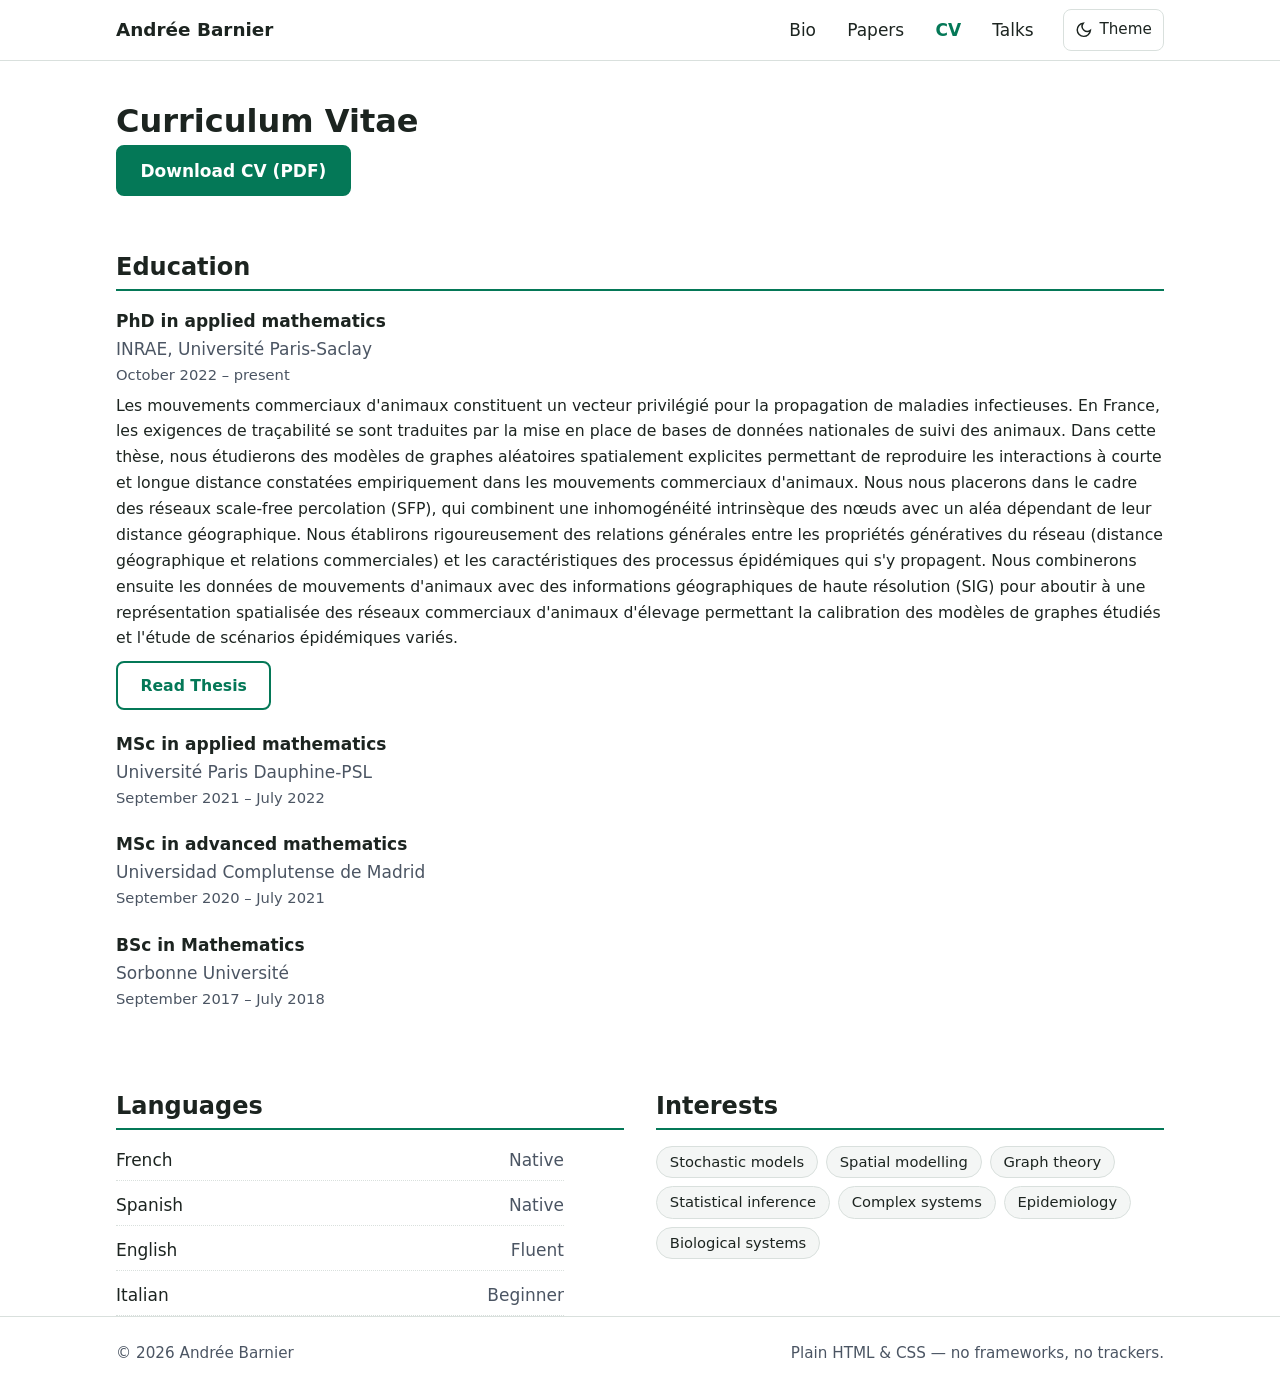
==== experience/index.html @ 96a51994 "Rewrite site as plain static HTML/CSS/JS, no frameworks Drop Hugo, HugoBlox, Tailwind, Preact, Pagef" ====
<!DOCTYPE html>
<html lang="en">
<head>
  <meta charset="utf-8">
  <meta name="viewport" content="width=device-width, initial-scale=1">
  <title>CV — Andrée Barnier</title>
  <meta name="description" content="Curriculum vitae of Andrée Barnier: education, languages, and interests.">
  <link rel="icon" href="data:image/svg+xml,%3Csvg xmlns='http://www.w3.org/2000/svg' viewBox='0 0 32 32'%3E%3Crect width='32' height='32' rx='7' fill='%23047857'/%3E%3Ctext x='16' y='23' font-family='sans-serif' font-size='19' font-weight='bold' text-anchor='middle' fill='white'%3EA%3C/text%3E%3C/svg%3E">
  <link rel="stylesheet" href="../assets/css/style.css">
  <script src="../assets/js/main.js" defer></script>
</head>
<body>
  <a class="skip-link" href="#main">Skip to main content</a>

  <header class="site-header">
    <div class="container header-inner">
      <a class="site-title" href="../">Andrée Barnier</a>
      <button class="menu-button" id="menu-button" type="button" aria-expanded="false" aria-controls="site-nav">Menu</button>
      <nav class="site-nav" id="site-nav" aria-label="Main navigation">
        <ul>
          <li><a href="../">Bio</a></li>
          <li><a href="../#papers">Papers</a></li>
          <li><a href="./" aria-current="page">CV</a></li>
          <li><a href="../#talks">Talks</a></li>
        </ul>
      </nav>
      <button class="theme-button" id="theme-button" type="button" aria-label="Switch to dark theme">
        <svg viewBox="0 0 24 24" fill="none" stroke="currentColor" stroke-width="2" aria-hidden="true"><path d="M21 12.8A9 9 0 1 1 11.2 3 7 7 0 0 0 21 12.8Z"/></svg>
        <span aria-hidden="true">Theme</span>
      </button>
    </div>
  </header>

  <main id="main" class="container">
    <section aria-labelledby="cv-heading">
      <h1 id="cv-heading">Curriculum Vitae</h1>
      <p><a class="button" href="../uploads/resume.pdf">Download CV (PDF)</a></p>
    </section>

    <section aria-labelledby="education-heading">
      <h2 id="education-heading">Education</h2>
      <ul class="edu-list">
        <li>
          <div class="degree">PhD in applied mathematics</div>
          <div class="school">INRAE, Université Paris-Saclay</div>
          <div class="dates"><time datetime="2022-10">October 2022</time> – present</div>
          <p>Les mouvements commerciaux d'animaux constituent un vecteur privilégié pour la propagation de maladies infectieuses. En France, les exigences de traçabilité se sont traduites par la mise en place de bases de données nationales de suivi des animaux. Dans cette thèse, nous étudierons des modèles de graphes aléatoires spatialement explicites permettant de reproduire les interactions à courte et longue distance constatées empiriquement dans les mouvements commerciaux d'animaux. Nous nous placerons dans le cadre des réseaux scale-free percolation (SFP), qui combinent une inhomogénéité intrinsèque des nœuds avec un aléa dépendant de leur distance géographique. Nous établirons rigoureusement des relations générales entre les propriétés génératives du réseau (distance géographique et relations commerciales) et les caractéristiques des processus épidémiques qui s'y propagent. Nous combinerons ensuite les données de mouvements d'animaux avec des informations géographiques de haute résolution (SIG) pour aboutir à une représentation spatialisée des réseaux commerciaux d'animaux d'élevage permettant la calibration des modèles de graphes étudiés et l'étude de scénarios épidémiques variés.</p>
          <p style="margin-top: 0.6rem;"><a class="button secondary" href="https://theses.fr/2025UPASM050" rel="noopener">Read Thesis</a></p>
        </li>
        <li>
          <div class="degree">MSc in applied mathematics</div>
          <div class="school">Université Paris Dauphine-PSL</div>
          <div class="dates"><time datetime="2021-09">September 2021</time> – <time datetime="2022-07">July 2022</time></div>
        </li>
        <li>
          <div class="degree">MSc in advanced mathematics</div>
          <div class="school">Universidad Complutense de Madrid</div>
          <div class="dates"><time datetime="2020-09">September 2020</time> – <time datetime="2021-07">July 2021</time></div>
        </li>
        <li>
          <div class="degree">BSc in Mathematics</div>
          <div class="school">Sorbonne Université</div>
          <div class="dates"><time datetime="2017-09">September 2017</time> – <time datetime="2018-07">July 2018</time></div>
        </li>
      </ul>
    </section>

    <div class="columns" style="margin-top: 2.5rem;">
      <section aria-labelledby="languages-heading">
        <h2 id="languages-heading">Languages</h2>
        <ul class="lang-list">
          <li><span>French</span> <span class="level">Native</span></li>
          <li><span>Spanish</span> <span class="level">Native</span></li>
          <li><span>English</span> <span class="level">Fluent</span></li>
          <li><span>Italian</span> <span class="level">Beginner</span></li>
        </ul>
      </section>
      <section aria-labelledby="interests-heading">
        <h2 id="interests-heading">Interests</h2>
        <ul class="tag-list">
          <li>Stochastic models</li>
          <li>Spatial modelling</li>
          <li>Graph theory</li>
          <li>Statistical inference</li>
          <li>Complex systems</li>
          <li>Epidemiology</li>
          <li>Biological systems</li>
        </ul>
      </section>
    </div>
  </main>

  <footer class="site-footer">
    <div class="container">
      <p>© <span id="year">2026</span> Andrée Barnier</p>
      <p>Plain HTML &amp; CSS — no frameworks, no trackers.</p>
    </div>
  </footer>
</body>
</html>
---- assets/css/style.css ----
/* Plain stylesheet for Andrée Barnier's personal site. No frameworks. */

:root {
  color-scheme: light dark;
  --bg: #fff;
  --bg-soft: #f4f6f5;
  --text: #1c2420;
  --muted: #4b5563;
  --accent: #047857;
  --accent-contrast: #fff;
  --border: #d9e0dd;
  --card: #fff;
  --header-bg: rgb(255 255 255 / 0.95);
  --max-width: 68rem;
  --radius: 10px;
  --font: system-ui, -apple-system, "Segoe UI", Roboto, "Helvetica Neue", Arial, sans-serif;
}

@media (prefers-color-scheme: dark) {
  :root {
    --bg: #101614;
    --bg-soft: #1a221f;
    --text: #e8eceb;
    --muted: #b6c0bd;
    --accent: #34d399;
    --accent-contrast: #06281d;
    --border: #2c3632;
    --card: #161e1b;
    --header-bg: rgb(16 22 20 / 0.95);
  }
}

html[data-theme="light"] {
  color-scheme: light;
  --bg: #fff;
  --bg-soft: #f4f6f5;
  --text: #1c2420;
  --muted: #4b5563;
  --accent: #047857;
  --accent-contrast: #fff;
  --border: #d9e0dd;
  --card: #fff;
  --header-bg: rgb(255 255 255 / 0.95);
}

html[data-theme="dark"] {
  color-scheme: dark;
  --bg: #101614;
  --bg-soft: #1a221f;
  --text: #e8eceb;
  --muted: #b6c0bd;
  --accent: #34d399;
  --accent-contrast: #06281d;
  --border: #2c3632;
  --card: #161e1b;
  --header-bg: rgb(16 22 20 / 0.95);
}

* { box-sizing: border-box; }

html {
  scroll-behavior: smooth;
  scroll-padding-top: 4.5rem;
}

@media (prefers-reduced-motion: reduce) {
  html { scroll-behavior: auto; }
  *, *::before, *::after {
    animation-duration: 0.01ms !important;
    transition-duration: 0.01ms !important;
  }
}

body {
  margin: 0;
  background: var(--bg);
  color: var(--text);
  font-family: var(--font);
  font-size: 1.0625rem;
  line-height: 1.65;
}

h1, h2, h3 { line-height: 1.25; text-wrap: balance; }
h1 { font-size: 2rem; margin: 0 0 0.25rem; }
h2 { font-size: 1.5rem; margin: 0 0 1rem; padding-bottom: 0.4rem; border-bottom: 2px solid var(--accent); }
h3 { font-size: 1.15rem; margin: 0 0 0.35rem; }

p { margin: 0 0 1rem; }

a { color: var(--accent); text-underline-offset: 0.15em; }
a:hover { text-decoration-thickness: 2px; }

:focus-visible {
  outline: 3px solid var(--accent);
  outline-offset: 2px;
  border-radius: 4px;
}

.skip-link {
  position: absolute;
  left: 1rem;
  top: -4rem;
  z-index: 100;
  background: var(--accent);
  color: var(--accent-contrast);
  padding: 0.6rem 1rem;
  border-radius: 0 0 6px 6px;
  font-weight: 600;
  text-decoration: none;
  transition: top 0.15s ease;
}
.skip-link:focus { top: 0; color: var(--accent-contrast); }

.container {
  max-width: var(--max-width);
  margin: 0 auto;
  padding: 0 1.25rem;
}

main { padding-bottom: 4rem; }
section { padding-top: 2.5rem; }

/* Header */
.site-header {
  position: sticky;
  top: 0;
  z-index: 50;
  background: var(--header-bg);
  border-bottom: 1px solid var(--border);
  backdrop-filter: blur(6px);
}

.header-inner {
  display: flex;
  align-items: center;
  gap: 1rem;
  min-height: 3.75rem;
}

.site-title {
  font-weight: 700;
  font-size: 1.15rem;
  color: var(--text);
  text-decoration: none;
  margin-right: auto;
  white-space: nowrap;
}
.site-title:hover { color: var(--accent); }

.site-nav ul {
  display: flex;
  gap: 0.25rem;
  list-style: none;
  margin: 0;
  padding: 0;
}

.site-nav a {
  display: block;
  padding: 0.5rem 0.85rem;
  border-radius: 6px;
  color: var(--text);
  text-decoration: none;
  font-weight: 500;
}
.site-nav a:hover { background: var(--bg-soft); color: var(--accent); }
.site-nav a[aria-current="page"] { color: var(--accent); font-weight: 700; }

.menu-button, .theme-button {
  display: inline-flex;
  align-items: center;
  justify-content: center;
  gap: 0.4rem;
  background: none;
  border: 1px solid var(--border);
  border-radius: 8px;
  color: var(--text);
  cursor: pointer;
  font: inherit;
  font-size: 0.95rem;
  padding: 0.45rem 0.7rem;
}
.menu-button:hover, .theme-button:hover { border-color: var(--accent); color: var(--accent); }
.menu-button { display: none; }
.theme-button svg { width: 1.1rem; height: 1.1rem; }

/* Bio */
.bio { display: grid; grid-template-columns: 220px 1fr; gap: 2.5rem; align-items: start; }

.profile { text-align: center; }
.avatar {
  width: 200px;
  height: 200px;
  border-radius: 50%;
  object-fit: cover;
  border: 3px solid var(--border);
}
.role { color: var(--muted); margin: 0.75rem 0 0.25rem; font-weight: 600; }
.postnominal { color: var(--muted); font-size: 0.95rem; }

.social { list-style: none; margin: 1.25rem 0 0; padding: 0; display: flex; flex-wrap: wrap; gap: 0.6rem; justify-content: center; }
.social a {
  display: inline-flex;
  align-items: center;
  gap: 0.45rem;
  border: 1px solid var(--border);
  border-radius: 999px;
  padding: 0.35rem 0.8rem;
  font-size: 0.92rem;
  color: var(--text);
  text-decoration: none;
}
.social a:hover { border-color: var(--accent); color: var(--accent); }
.social svg { width: 1rem; height: 1rem; flex: none; }

.button {
  display: inline-block;
  background: var(--accent);
  color: var(--accent-contrast);
  font-weight: 600;
  text-decoration: none;
  padding: 0.6rem 1.4rem;
  border-radius: 8px;
  border: 2px solid var(--accent);
}
.button:hover { filter: brightness(0.92); color: var(--accent-contrast); text-decoration: none; }
.button.secondary { background: none; color: var(--accent); }
.button.secondary:hover { background: var(--accent); color: var(--accent-contrast); }

/* Two-column info blocks */
.columns { display: grid; grid-template-columns: 1fr 1fr; gap: 2rem; }

.tag-list { list-style: none; margin: 0; padding: 0; display: flex; flex-wrap: wrap; gap: 0.5rem; }
.tag-list li {
  background: var(--bg-soft);
  border: 1px solid var(--border);
  border-radius: 999px;
  padding: 0.2rem 0.8rem;
  font-size: 0.92rem;
}

.edu-list { list-style: none; margin: 0; padding: 0; display: grid; gap: 1.25rem; }
.edu-list .degree { font-weight: 700; }
.edu-list .school { color: var(--muted); }
.edu-list .dates { color: var(--muted); font-size: 0.92rem; }
.edu-list p { margin: 0.35rem 0 0; font-size: 0.98rem; }

/* Entries (papers, talks) */
.entry-list { list-style: none; margin: 0; padding: 0; display: grid; gap: 1.5rem; }
.entry {
  background: var(--card);
  border: 1px solid var(--border);
  border-radius: var(--radius);
  padding: 1.25rem 1.4rem;
}
.entry header { margin-bottom: 0.4rem; }
.entry .meta { color: var(--muted); font-size: 0.95rem; margin-bottom: 0.5rem; }
.entry .authors { font-size: 0.98rem; margin-bottom: 0.25rem; }
.entry p:last-child { margin-bottom: 0; }

.entry-links { list-style: none; margin: 0.75rem 0 0; padding: 0; display: flex; flex-wrap: wrap; gap: 0.6rem; }
.entry-links a {
  display: inline-block;
  border: 1px solid var(--accent);
  border-radius: 6px;
  padding: 0.25rem 0.75rem;
  font-size: 0.9rem;
  font-weight: 600;
  text-decoration: none;
}
.entry-links a:hover { background: var(--accent); color: var(--accent-contrast); }

.talk-top { display: flex; flex-wrap: wrap; gap: 0.4rem 1rem; align-items: baseline; }
.talk-top time { font-weight: 700; color: var(--accent); white-space: nowrap; }
.talk-top h3 { flex: 1 1 16rem; }
.badge {
  display: inline-block;
  font-size: 0.8rem;
  font-weight: 700;
  text-transform: uppercase;
  letter-spacing: 0.04em;
  border: 1px solid var(--accent);
  color: var(--accent);
  border-radius: 999px;
  padding: 0.1rem 0.65rem;
}

details.abstract { margin-top: 0.6rem; }
details.abstract summary {
  cursor: pointer;
  color: var(--accent);
  font-weight: 600;
  display: inline-block;
}
details.abstract div { margin-top: 0.5rem; }

/* Languages */
.lang-list { list-style: none; margin: 0; padding: 0; display: grid; gap: 0.6rem; max-width: 28rem; }
.lang-list li { display: flex; justify-content: space-between; gap: 1rem; border-bottom: 1px dotted var(--border); padding-bottom: 0.4rem; }
.lang-list .level { color: var(--muted); }

/* Footer */
.site-footer {
  border-top: 1px solid var(--border);
  padding: 1.5rem 0 2rem;
  color: var(--muted);
  font-size: 0.95rem;
}
.site-footer .container { display: flex; flex-wrap: wrap; gap: 0.5rem 2rem; justify-content: space-between; }
.site-footer p { margin: 0; }

/* Responsive */
@media (max-width: 55rem) {
  .bio { grid-template-columns: 1fr; gap: 1.5rem; }
  .profile { text-align: left; display: flex; gap: 1.25rem; align-items: center; flex-wrap: wrap; }
  .avatar { width: 120px; height: 120px; }
  .social { justify-content: flex-start; }
}

@media (max-width: 40rem) {
  body { font-size: 1rem; }
  h1 { font-size: 1.6rem; }

  .menu-button { display: inline-flex; }
  .site-nav {
    position: absolute;
    top: 100%;
    left: 0;
    right: 0;
    background: var(--bg);
    border-bottom: 1px solid var(--border);
    display: none;
  }
  .site-nav.open { display: block; }
  .site-nav ul { flex-direction: column; padding: 0.5rem 1.25rem 1rem; }
  .site-nav a { padding: 0.65rem 0.5rem; }
  .site-header { position: sticky; }
  .header-inner { position: relative; }

  .columns { grid-template-columns: 1fr; }
  .talk-top h3 { flex-basis: 100%; }
}
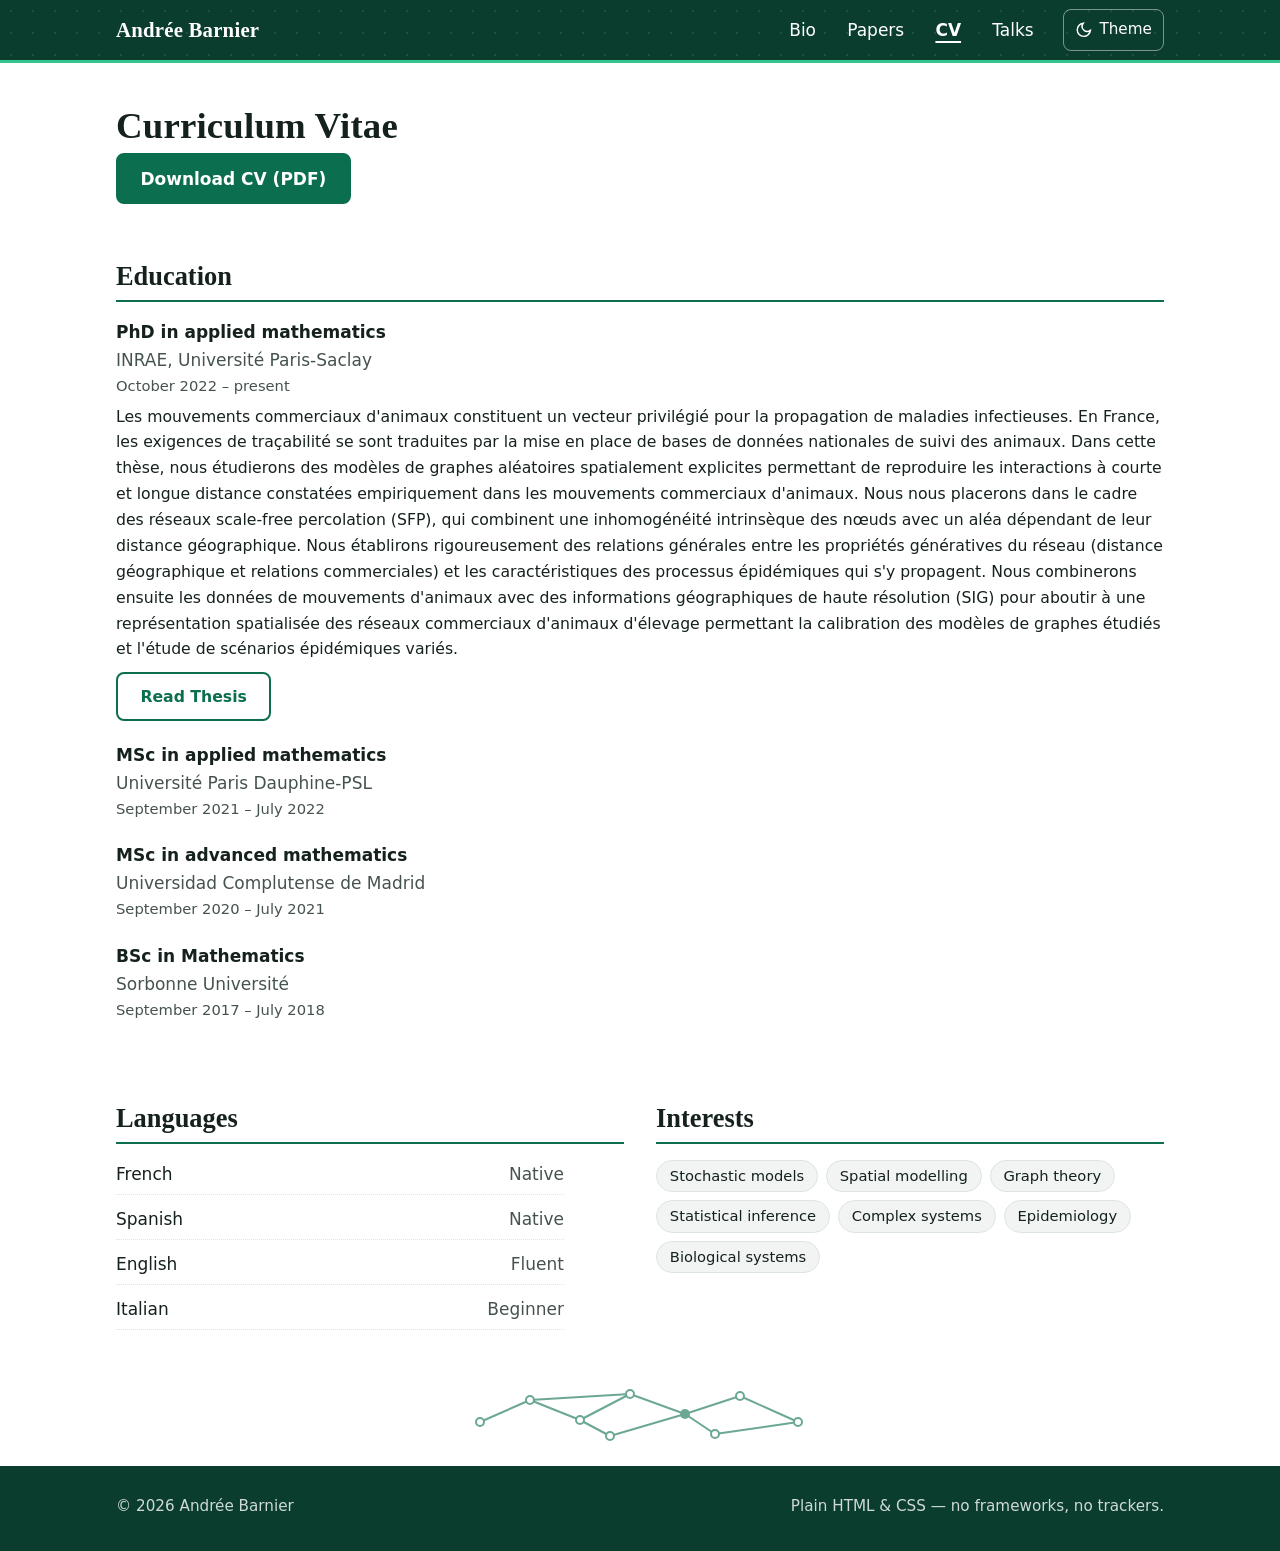
==== commit 96f00d0b: "Refresh visual design for a more professional academic look - Serif display headings (system stack, " ====
--- a/experience/index.html
+++ b/experience/index.html
@@ -88,6 +88,33 @@
         </ul>
       </section>
     </div>
+
+    <div class="graph-divider" aria-hidden="true">
+      <svg width="360" height="72" viewBox="0 0 360 72" focusable="false">
+        <g fill="none" stroke="currentColor" stroke-width="2">
+          <line x1="20" y1="44" x2="70" y2="22"/>
+          <line x1="70" y1="22" x2="120" y2="42"/>
+          <line x1="70" y1="22" x2="170" y2="16"/>
+          <line x1="120" y1="42" x2="170" y2="16"/>
+          <line x1="120" y1="42" x2="150" y2="58"/>
+          <line x1="170" y1="16" x2="225" y2="36"/>
+          <line x1="150" y1="58" x2="225" y2="36"/>
+          <line x1="225" y1="36" x2="280" y2="18"/>
+          <line x1="225" y1="36" x2="255" y2="56"/>
+          <line x1="280" y1="18" x2="338" y2="44"/>
+          <line x1="255" y1="56" x2="338" y2="44"/>
+          <circle cx="20" cy="44" r="4"/>
+          <circle cx="70" cy="22" r="4"/>
+          <circle cx="120" cy="42" r="4"/>
+          <circle cx="170" cy="16" r="4"/>
+          <circle cx="280" cy="18" r="4"/>
+          <circle cx="338" cy="44" r="4"/>
+          <circle cx="150" cy="58" r="4"/>
+          <circle cx="255" cy="56" r="4"/>
+          <circle class="seed" cx="225" cy="36" r="5"/>
+        </g>
+      </svg>
+    </div>
   </main>
 
   <footer class="site-footer">
--- a/assets/css/style.css
+++ b/assets/css/style.css
@@ -3,17 +3,21 @@
 :root {
   color-scheme: light dark;
   --bg: #fff;
-  --bg-soft: #f4f6f5;
-  --text: #1c2420;
-  --muted: #4b5563;
-  --accent: #047857;
+  --bg-soft: #f1f4f2;
+  --text: #15211d;
+  --muted: #46534d;
+  --accent: #0b6e4f;
   --accent-contrast: #fff;
-  --border: #d9e0dd;
-  --card: #fff;
-  --header-bg: rgb(255 255 255 / 0.95);
+  --border: #dde5e1;
+  --header-bg: #0b3d2e;
+  --header-text: #fff;
+  --header-rule: #35c48d;
+  --footer-bg: #0b3d2e;
+  --footer-text: #cfdad6;
+  --footer-link: #7dd3ae;
   --max-width: 68rem;
-  --radius: 10px;
   --font: system-ui, -apple-system, "Segoe UI", Roboto, "Helvetica Neue", Arial, sans-serif;
+  --font-display: Georgia, "Iowan Old Style", "Times New Roman", serif;
 }
 
 @media (prefers-color-scheme: dark) {
@@ -22,25 +26,33 @@
     --bg-soft: #1a221f;
     --text: #e8eceb;
     --muted: #b6c0bd;
-    --accent: #34d399;
-    --accent-contrast: #06281d;
+    --accent: #4ad69b;
+    --accent-contrast: #06231b;
     --border: #2c3632;
-    --card: #161e1b;
-    --header-bg: rgb(16 22 20 / 0.95);
+    --header-bg: #072a20;
+    --header-text: #f2f5f4;
+    --header-rule: #35c48d;
+    --footer-bg: #072a20;
+    --footer-text: #b9c6c1;
+    --footer-link: #7dd3ae;
   }
 }
 
 html[data-theme="light"] {
   color-scheme: light;
   --bg: #fff;
-  --bg-soft: #f4f6f5;
-  --text: #1c2420;
-  --muted: #4b5563;
-  --accent: #047857;
+  --bg-soft: #f1f4f2;
+  --text: #15211d;
+  --muted: #46534d;
+  --accent: #0b6e4f;
   --accent-contrast: #fff;
-  --border: #d9e0dd;
-  --card: #fff;
-  --header-bg: rgb(255 255 255 / 0.95);
+  --border: #dde5e1;
+  --header-bg: #0b3d2e;
+  --header-text: #fff;
+  --header-rule: #35c48d;
+  --footer-bg: #0b3d2e;
+  --footer-text: #cfdad6;
+  --footer-link: #7dd3ae;
 }
 
 html[data-theme="dark"] {
@@ -49,11 +61,15 @@
   --bg-soft: #1a221f;
   --text: #e8eceb;
   --muted: #b6c0bd;
-  --accent: #34d399;
-  --accent-contrast: #06281d;
+  --accent: #4ad69b;
+  --accent-contrast: #06231b;
   --border: #2c3632;
-  --card: #161e1b;
-  --header-bg: rgb(16 22 20 / 0.95);
+  --header-bg: #072a20;
+  --header-text: #f2f5f4;
+  --header-rule: #35c48d;
+  --footer-bg: #072a20;
+  --footer-text: #b9c6c1;
+  --footer-link: #7dd3ae;
 }
 
 * { box-sizing: border-box; }
@@ -80,10 +96,12 @@
   line-height: 1.65;
 }
 
-h1, h2, h3 { line-height: 1.25; text-wrap: balance; }
-h1 { font-size: 2rem; margin: 0 0 0.25rem; }
-h2 { font-size: 1.5rem; margin: 0 0 1rem; padding-bottom: 0.4rem; border-bottom: 2px solid var(--accent); }
-h3 { font-size: 1.15rem; margin: 0 0 0.35rem; }
+::selection { background: var(--accent); color: var(--accent-contrast); }
+
+h1, h2, h3 { line-height: 1.25; text-wrap: balance; font-family: var(--font-display); font-weight: 700; }
+h1 { font-size: 2.3rem; margin: 0 0 0.25rem; letter-spacing: 0.005em; }
+h2 { font-size: 1.65rem; margin: 0 0 1rem; padding-bottom: 0.4rem; border-bottom: 2px solid var(--accent); }
+h3 { font-size: 1.2rem; margin: 0 0 0.35rem; }
 
 p { margin: 0 0 1rem; }
 
@@ -95,21 +113,22 @@
   outline-offset: 2px;
   border-radius: 4px;
 }
+.site-header :focus-visible { outline-color: var(--header-text); }
 
 .skip-link {
   position: absolute;
   left: 1rem;
   top: -4rem;
   z-index: 100;
-  background: var(--accent);
-  color: var(--accent-contrast);
+  background: var(--header-rule);
+  color: #06231b;
   padding: 0.6rem 1rem;
   border-radius: 0 0 6px 6px;
-  font-weight: 600;
+  font-weight: 700;
   text-decoration: none;
   transition: top 0.15s ease;
 }
-.skip-link:focus { top: 0; color: var(--accent-contrast); }
+.skip-link:focus { top: 0; }
 
 .container {
   max-width: var(--max-width);
@@ -117,7 +136,7 @@
   padding: 0 1.25rem;
 }
 
-main { padding-bottom: 4rem; }
+main { padding-bottom: 3rem; }
 section { padding-top: 2.5rem; }
 
 /* Header */
@@ -125,9 +144,11 @@
   position: sticky;
   top: 0;
   z-index: 50;
-  background: var(--header-bg);
-  border-bottom: 1px solid var(--border);
-  backdrop-filter: blur(6px);
+  background-color: var(--header-bg);
+  background-image: radial-gradient(rgb(255 255 255 / 0.09) 1.2px, transparent 1.3px);
+  background-size: 22px 22px;
+  border-bottom: 3px solid var(--header-rule);
+  color: var(--header-text);
 }
 
 .header-inner {
@@ -138,14 +159,16 @@
 }
 
 .site-title {
+  font-family: var(--font-display);
   font-weight: 700;
-  font-size: 1.15rem;
-  color: var(--text);
+  font-size: 1.3rem;
+  letter-spacing: 0.01em;
+  color: var(--header-text);
   text-decoration: none;
   margin-right: auto;
   white-space: nowrap;
 }
-.site-title:hover { color: var(--accent); }
+.site-title:hover { color: var(--header-text); text-decoration: underline; text-underline-offset: 0.2em; }
 
 .site-nav ul {
   display: flex;
@@ -159,12 +182,12 @@
   display: block;
   padding: 0.5rem 0.85rem;
   border-radius: 6px;
-  color: var(--text);
+  color: var(--header-text);
   text-decoration: none;
   font-weight: 500;
 }
-.site-nav a:hover { background: var(--bg-soft); color: var(--accent); }
-.site-nav a[aria-current="page"] { color: var(--accent); font-weight: 700; }
+.site-nav a:hover { background: rgb(255 255 255 / 0.12); color: var(--header-text); }
+.site-nav a[aria-current="page"] { font-weight: 700; text-decoration: underline; text-underline-offset: 0.3em; text-decoration-thickness: 2px; }
 
 .menu-button, .theme-button {
   display: inline-flex;
@@ -172,15 +195,15 @@
   justify-content: center;
   gap: 0.4rem;
   background: none;
-  border: 1px solid var(--border);
+  border: 1px solid rgb(255 255 255 / 0.45);
   border-radius: 8px;
-  color: var(--text);
+  color: var(--header-text);
   cursor: pointer;
   font: inherit;
   font-size: 0.95rem;
   padding: 0.45rem 0.7rem;
 }
-.menu-button:hover, .theme-button:hover { border-color: var(--accent); color: var(--accent); }
+.menu-button:hover, .theme-button:hover { border-color: var(--header-text); color: var(--header-text); }
 .menu-button { display: none; }
 .theme-button svg { width: 1.1rem; height: 1.1rem; }
 
@@ -194,8 +217,9 @@
   border-radius: 50%;
   object-fit: cover;
   border: 3px solid var(--border);
-}
-.role { color: var(--muted); margin: 0.75rem 0 0.25rem; font-weight: 600; }
+  box-shadow: 0 0 0 6px var(--bg-soft);
+}
+.role { color: var(--muted); margin: 0.75rem 0 0.25rem; font-weight: 600; font-size: 1.05rem; }
 .postnominal { color: var(--muted); font-size: 0.95rem; }
 
 .social { list-style: none; margin: 1.25rem 0 0; padding: 0; display: flex; flex-wrap: wrap; gap: 0.6rem; justify-content: center; }
@@ -245,14 +269,13 @@
 .edu-list .dates { color: var(--muted); font-size: 0.92rem; }
 .edu-list p { margin: 0.35rem 0 0; font-size: 0.98rem; }
 
-/* Entries (papers, talks) */
-.entry-list { list-style: none; margin: 0; padding: 0; display: grid; gap: 1.5rem; }
+/* Entries (papers, talks): editorial rows with hairline rules */
+.entry-list { list-style: none; margin: 0; padding: 0; display: grid; }
 .entry {
-  background: var(--card);
-  border: 1px solid var(--border);
-  border-radius: var(--radius);
-  padding: 1.25rem 1.4rem;
-}
+  border-top: 1px solid var(--border);
+  padding: 1.3rem 0.25rem;
+}
+.entry-list > li:last-child .entry { border-bottom: 1px solid var(--border); }
 .entry header { margin-bottom: 0.4rem; }
 .entry .meta { color: var(--muted); font-size: 0.95rem; margin-bottom: 0.5rem; }
 .entry .authors { font-size: 0.98rem; margin-bottom: 0.25rem; }
@@ -275,6 +298,7 @@
 .talk-top h3 { flex: 1 1 16rem; }
 .badge {
   display: inline-block;
+  font-family: var(--font);
   font-size: 0.8rem;
   font-weight: 700;
   text-transform: uppercase;
@@ -294,6 +318,12 @@
 }
 details.abstract div { margin-top: 0.5rem; }
 
+/* Decorative network divider: a nod to random graphs (aria-hidden) */
+.graph-divider { text-align: center; margin: 3rem 0 0.5rem; color: var(--accent); opacity: 0.6; }
+.graph-divider svg { max-width: 100%; height: auto; }
+.graph-divider circle { fill: var(--bg); }
+.graph-divider circle.seed { fill: currentColor; stroke: none; }
+
 /* Languages */
 .lang-list { list-style: none; margin: 0; padding: 0; display: grid; gap: 0.6rem; max-width: 28rem; }
 .lang-list li { display: flex; justify-content: space-between; gap: 1rem; border-bottom: 1px dotted var(--border); padding-bottom: 0.4rem; }
@@ -301,13 +331,14 @@
 
 /* Footer */
 .site-footer {
-  border-top: 1px solid var(--border);
-  padding: 1.5rem 0 2rem;
-  color: var(--muted);
+  background: var(--footer-bg);
+  color: var(--footer-text);
+  padding: 1.75rem 0 2rem;
   font-size: 0.95rem;
 }
 .site-footer .container { display: flex; flex-wrap: wrap; gap: 0.5rem 2rem; justify-content: space-between; }
 .site-footer p { margin: 0; }
+.site-footer a { color: var(--footer-link); }
 
 /* Responsive */
 @media (max-width: 55rem) {
@@ -319,7 +350,8 @@
 
 @media (max-width: 40rem) {
   body { font-size: 1rem; }
-  h1 { font-size: 1.6rem; }
+  h1 { font-size: 1.8rem; }
+  h2 { font-size: 1.4rem; }
 
   .menu-button { display: inline-flex; }
   .site-nav {
@@ -327,16 +359,33 @@
     top: 100%;
     left: 0;
     right: 0;
-    background: var(--bg);
-    border-bottom: 1px solid var(--border);
+    background: var(--header-bg);
+    border-bottom: 3px solid var(--header-rule);
     display: none;
   }
   .site-nav.open { display: block; }
   .site-nav ul { flex-direction: column; padding: 0.5rem 1.25rem 1rem; }
   .site-nav a { padding: 0.65rem 0.5rem; }
-  .site-header { position: sticky; }
   .header-inner { position: relative; }
 
   .columns { grid-template-columns: 1fr; }
   .talk-top h3 { flex-basis: 100%; }
 }
+
+/* Print: clean black-on-white, show link targets */
+@media print {
+  :root { color-scheme: light; }
+  body { font-size: 11pt; background: #fff; color: #000; }
+  .site-header { position: static; background: #fff; color: #000; border-bottom: 2px solid #000; }
+  .site-title { color: #000; }
+  .site-nav, .menu-button, .theme-button, .graph-divider { display: none; }
+  .skip-link { display: none; }
+  h1, h2, h3 { font-family: var(--font-display); }
+  h2 { border-bottom-color: #000; }
+  a { color: #000; }
+  .button, .button.secondary { border-color: #000; color: #000; background: none; }
+  .entry, .entry-list > li:last-child .entry { border-color: #999; }
+  main a[href^="http"]::after { content: " (" attr(href) ")"; font-size: 0.85em; word-break: break-all; }
+  .site-footer { background: #fff; color: #000; border-top: 1px solid #999; }
+  .avatar { box-shadow: none; }
+}
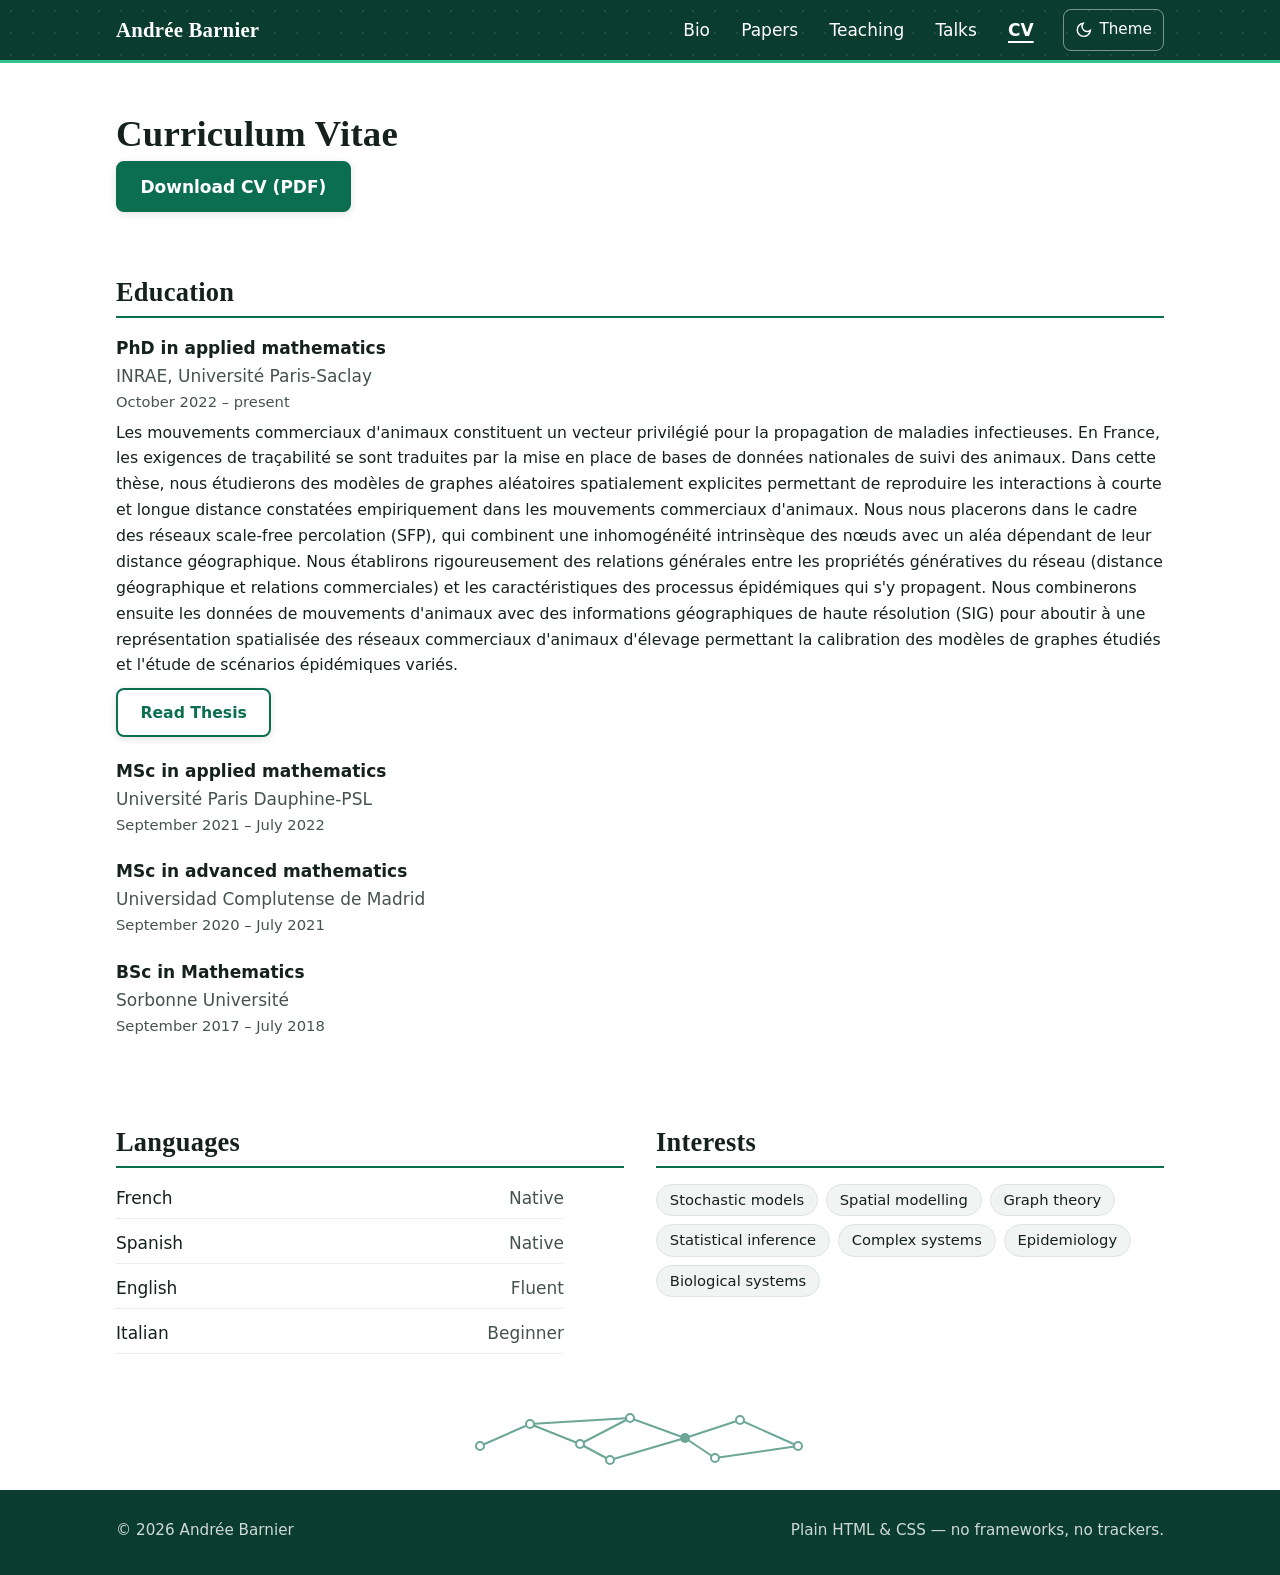
==== commit ecfe4f02: "Address researcher feedback: talks page, teaching, softer dark mode - Move talks off the homepage in" ====
--- a/experience/index.html
+++ b/experience/index.html
@@ -20,8 +20,9 @@
         <ul>
           <li><a href="../">Bio</a></li>
           <li><a href="../#papers">Papers</a></li>
+          <li><a href="../#teaching">Teaching</a></li>
+          <li><a href="../talks/">Talks</a></li>
           <li><a href="./" aria-current="page">CV</a></li>
-          <li><a href="../#talks">Talks</a></li>
         </ul>
       </nav>
       <button class="theme-button" id="theme-button" type="button" aria-label="Switch to dark theme">
--- a/assets/css/style.css
+++ b/assets/css/style.css
@@ -22,17 +22,17 @@
 
 @media (prefers-color-scheme: dark) {
   :root {
-    --bg: #101614;
-    --bg-soft: #1a221f;
+    --bg: #1b2422;
+    --bg-soft: #24312d;
     --text: #e8eceb;
     --muted: #b6c0bd;
     --accent: #4ad69b;
     --accent-contrast: #06231b;
-    --border: #2c3632;
-    --header-bg: #072a20;
+    --border: #3a4841;
+    --header-bg: #0a3328;
     --header-text: #f2f5f4;
     --header-rule: #35c48d;
-    --footer-bg: #072a20;
+    --footer-bg: #0a3328;
     --footer-text: #b9c6c1;
     --footer-link: #7dd3ae;
   }
@@ -57,17 +57,17 @@
 
 html[data-theme="dark"] {
   color-scheme: dark;
-  --bg: #101614;
-  --bg-soft: #1a221f;
+  --bg: #1b2422;
+  --bg-soft: #24312d;
   --text: #e8eceb;
   --muted: #b6c0bd;
   --accent: #4ad69b;
   --accent-contrast: #06231b;
-  --border: #2c3632;
-  --header-bg: #072a20;
+  --border: #3a4841;
+  --header-bg: #0a3328;
   --header-text: #f2f5f4;
   --header-rule: #35c48d;
-  --footer-bg: #072a20;
+  --footer-bg: #0a3328;
   --footer-text: #b9c6c1;
   --footer-link: #7dd3ae;
 }
@@ -99,8 +99,8 @@
 ::selection { background: var(--accent); color: var(--accent-contrast); }
 
 h1, h2, h3 { line-height: 1.25; text-wrap: balance; font-family: var(--font-display); font-weight: 700; }
-h1 { font-size: 2.3rem; margin: 0 0 0.25rem; letter-spacing: 0.005em; }
-h2 { font-size: 1.65rem; margin: 0 0 1rem; padding-bottom: 0.4rem; border-bottom: 2px solid var(--accent); }
+h1 { font-size: 2.3rem; margin: 0 0 0.25rem; letter-spacing: 0.005em; white-space: nowrap; }
+h2 { font-size: 1.65rem; margin: 0 0 1rem; padding-bottom: 0.4rem; border-bottom: 2px solid var(--accent); letter-spacing: 0.01em; }
 h3 { font-size: 1.2rem; margin: 0 0 0.35rem; }
 
 p { margin: 0 0 1rem; }
@@ -136,8 +136,20 @@
   padding: 0 1.25rem;
 }
 
+/* Faint dot texture in dark mode so the background feels less flat black */
+@media (prefers-color-scheme: dark) {
+  html:not([data-theme="light"]) body {
+    background-image: radial-gradient(rgb(255 255 255 / 0.05) 1.2px, transparent 1.3px);
+    background-size: 24px 24px;
+  }
+}
+html[data-theme="dark"] body {
+  background-image: radial-gradient(rgb(255 255 255 / 0.05) 1.2px, transparent 1.3px);
+  background-size: 24px 24px;
+}
+
 main { padding-bottom: 3rem; }
-section { padding-top: 2.5rem; }
+section { padding-top: 3rem; }
 
 /* Header */
 .site-header {
@@ -234,7 +246,7 @@
   color: var(--text);
   text-decoration: none;
 }
-.social a:hover { border-color: var(--accent); color: var(--accent); }
+.social a:hover { border-color: var(--accent); background: var(--accent); color: var(--accent-contrast); }
 .social svg { width: 1rem; height: 1rem; flex: none; }
 
 .button {
@@ -246,6 +258,7 @@
   padding: 0.6rem 1.4rem;
   border-radius: 8px;
   border: 2px solid var(--accent);
+  box-shadow: 0 2px 8px rgb(0 0 0 / 0.12);
 }
 .button:hover { filter: brightness(0.92); color: var(--accent-contrast); text-decoration: none; }
 .button.secondary { background: none; color: var(--accent); }
@@ -273,8 +286,10 @@
 .entry-list { list-style: none; margin: 0; padding: 0; display: grid; }
 .entry {
   border-top: 1px solid var(--border);
-  padding: 1.3rem 0.25rem;
-}
+  padding: 1.5rem 0.5rem;
+  transition: background-color 0.15s ease;
+}
+.entry:hover { background: var(--bg-soft); }
 .entry-list > li:last-child .entry { border-bottom: 1px solid var(--border); }
 .entry header { margin-bottom: 0.4rem; }
 .entry .meta { color: var(--muted); font-size: 0.95rem; margin-bottom: 0.5rem; }
@@ -383,7 +398,7 @@
   h1, h2, h3 { font-family: var(--font-display); }
   h2 { border-bottom-color: #000; }
   a { color: #000; }
-  .button, .button.secondary { border-color: #000; color: #000; background: none; }
+  .button, .button.secondary { border-color: #000; color: #000; background: none; box-shadow: none; }
   .entry, .entry-list > li:last-child .entry { border-color: #999; }
   main a[href^="http"]::after { content: " (" attr(href) ")"; font-size: 0.85em; word-break: break-all; }
   .site-footer { background: #fff; color: #000; border-top: 1px solid #999; }
